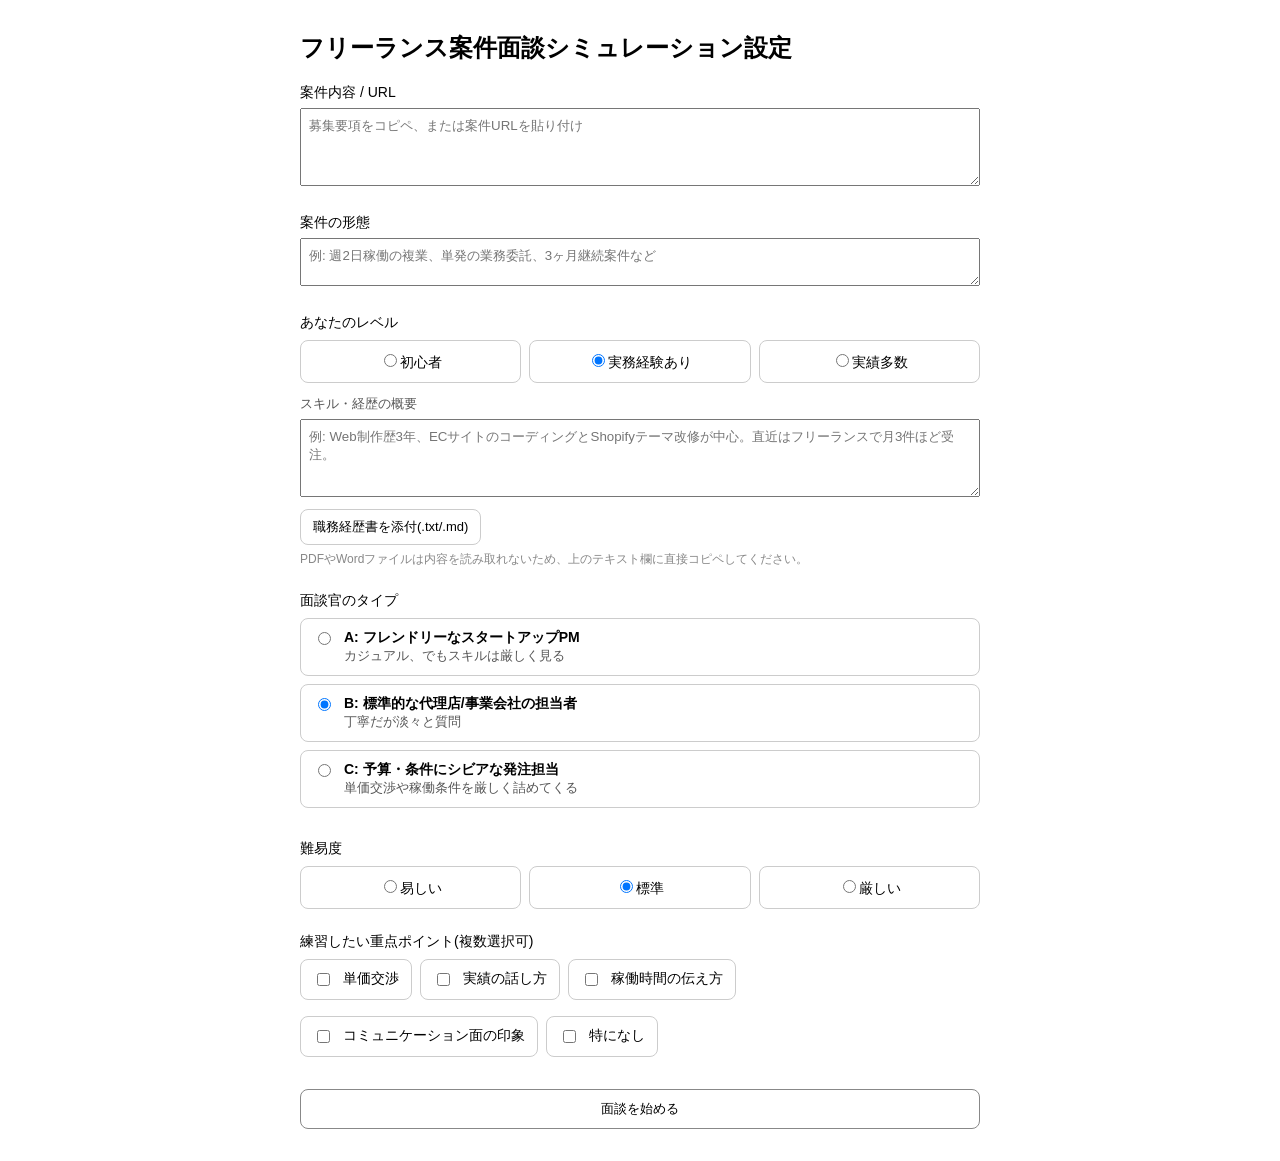
==== interview_setup_form.html @ b52813fb "Add freelance interview roleplay prompt and setup form Co-Authored-By: Claude Sonnet 5 <noreply@anth" ====
<!doctype html>
<html lang="ja">
<head>
<meta charset="utf-8" />
<title>面談シミュレーション設定フォーム</title>
<style>
  body { font-family: sans-serif; max-width: 680px; margin: 2rem auto; padding: 0 1rem; }
  textarea, input[type="text"] { width: 100%; box-sizing: border-box; font-family: inherit; padding: 8px; }
  label { font-size: 14px; }
  .option { display: flex; gap: 10px; align-items: flex-start; padding: 10px 12px; border: 1px solid #ccc; border-radius: 8px; cursor: pointer; margin-bottom: 8px; }
  .row { display: flex; gap: 8px; }
  .row > label { flex: 1; text-align: center; padding: 10px 6px; border: 1px solid #ccc; border-radius: 8px; cursor: pointer; }
  button { font-weight: 500; padding: 10px 16px; border-radius: 8px; border: 1px solid #888; background: white; cursor: pointer; }
  .error { font-size: 13px; color: #c0392b; display: none; }
</style>
</head>
<body>
<h2>フリーランス案件面談シミュレーション設定</h2>
<div style="display:flex;flex-direction:column;gap:1.5rem;">

  <div>
    <label style="font-weight:500;display:block;margin-bottom:6px;">案件内容 / URL</label>
    <textarea id="job-content" rows="4" placeholder="募集要項をコピペ、または案件URLを貼り付け"></textarea>
  </div>

  <div>
    <label style="font-weight:500;display:block;margin-bottom:6px;">案件の形態</label>
    <textarea id="job-format" rows="2" placeholder="例: 週2日稼働の複業、単発の業務委託、3ヶ月継続案件など"></textarea>
  </div>

  <div>
    <label style="font-weight:500;display:block;margin-bottom:8px;">あなたのレベル</label>
    <div class="row" id="level-group" style="margin-bottom:12px;">
      <label><input type="radio" name="level" value="初心者" />初心者</label>
      <label><input type="radio" name="level" value="実務経験あり" checked />実務経験あり</label>
      <label><input type="radio" name="level" value="実績多数" />実績多数</label>
    </div>

    <label style="font-size:13px;color:#555;display:block;margin-bottom:6px;">スキル・経歴の概要</label>
    <textarea id="skill-summary" rows="4" placeholder="例: Web制作歴3年、ECサイトのコーディングとShopifyテーマ改修が中心。直近はフリーランスで月3件ほど受注。" style="margin-bottom:8px;"></textarea>

    <label style="display:inline-flex;align-items:center;gap:8px;padding:8px 12px;border:1px solid #ccc;border-radius:8px;cursor:pointer;font-size:13px;">
      職務経歴書を添付(.txt/.md)
      <input type="file" id="resume-file" accept=".txt,.md,text/plain" style="display:none;" />
    </label>
    <span id="file-name" style="font-size:13px;color:#555;margin-left:8px;"></span>
    <div style="font-size:12px;color:#888;margin-top:6px;">PDFやWordファイルは内容を読み取れないため、上のテキスト欄に直接コピペしてください。</div>
  </div>

  <div>
    <label style="font-weight:500;display:block;margin-bottom:8px;">面談官のタイプ</label>
    <div id="interviewer-group">
      <label class="option">
        <input type="radio" name="interviewer" value="A" style="margin-top:3px;" />
        <span><strong>A: フレンドリーなスタートアップPM</strong><br/><span style="font-size:13px;color:#555;">カジュアル、でもスキルは厳しく見る</span></span>
      </label>
      <label class="option">
        <input type="radio" name="interviewer" value="B" checked style="margin-top:3px;" />
        <span><strong>B: 標準的な代理店/事業会社の担当者</strong><br/><span style="font-size:13px;color:#555;">丁寧だが淡々と質問</span></span>
      </label>
      <label class="option">
        <input type="radio" name="interviewer" value="C" style="margin-top:3px;" />
        <span><strong>C: 予算・条件にシビアな発注担当</strong><br/><span style="font-size:13px;color:#555;">単価交渉や稼働条件を厳しく詰めてくる</span></span>
      </label>
    </div>
  </div>

  <div>
    <label style="font-weight:500;display:block;margin-bottom:8px;">難易度</label>
    <div class="row" id="difficulty-group">
      <label><input type="radio" name="difficulty" value="易しい" />易しい</label>
      <label><input type="radio" name="difficulty" value="標準" checked />標準</label>
      <label><input type="radio" name="difficulty" value="厳しい" />厳しい</label>
    </div>
  </div>

  <div>
    <label style="font-weight:500;display:block;margin-bottom:8px;">練習したい重点ポイント(複数選択可)</label>
    <div style="display:flex;flex-wrap:wrap;gap:8px;" id="focus-group">
      <label class="option" style="display:inline-flex;"><input type="checkbox" value="単価交渉" />単価交渉</label>
      <label class="option" style="display:inline-flex;"><input type="checkbox" value="実績の話し方" />実績の話し方</label>
      <label class="option" style="display:inline-flex;"><input type="checkbox" value="稼働時間の伝え方" />稼働時間の伝え方</label>
      <label class="option" style="display:inline-flex;"><input type="checkbox" value="コミュニケーション面の印象" />コミュニケーション面の印象</label>
      <label class="option" style="display:inline-flex;"><input type="checkbox" value="特になし" />特になし</label>
    </div>
  </div>

  <div id="form-error" class="error"></div>

  <button id="submit-btn">面談を始める</button>
  <pre id="output" style="white-space:pre-wrap;background:#f5f5f5;padding:1rem;border-radius:8px;display:none;"></pre>
</div>

<script>
document.getElementById('resume-file').addEventListener('change', function(e) {
  var file = e.target.files[0];
  var nameEl = document.getElementById('file-name');
  if (!file) { nameEl.textContent = ''; return; }
  nameEl.textContent = file.name;
  var reader = new FileReader();
  reader.onload = function(evt) {
    var textarea = document.getElementById('skill-summary');
    var existing = textarea.value.trim();
    textarea.value = existing ? existing + '\n\n' + evt.target.result : evt.target.result;
  };
  reader.readAsText(file);
});

document.getElementById('submit-btn').addEventListener('click', function() {
  var jobContent = document.getElementById('job-content').value.trim();
  var jobFormat = document.getElementById('job-format').value.trim();
  var skillSummary = document.getElementById('skill-summary').value.trim();
  var errorEl = document.getElementById('form-error');

  if (!jobContent) {
    errorEl.textContent = '案件内容またはURLを入力してください';
    errorEl.style.display = 'block';
    return;
  }
  errorEl.style.display = 'none';

  var level = document.querySelector('input[name="level"]:checked').value;
  var interviewer = document.querySelector('input[name="interviewer"]:checked').value;
  var difficulty = document.querySelector('input[name="difficulty"]:checked').value;
  var focusChecks = document.querySelectorAll('#focus-group input[type="checkbox"]:checked');
  var focusList = Array.prototype.map.call(focusChecks, function(el) { return el.value; });
  var focusText = focusList.length ? focusList.join('、') : '特になし';

  var msg = '【模擬面談を開始してください】\n'
    + '■ 案件内容/URL:\n' + jobContent + '\n\n'
    + '■ 案件の形態: ' + (jobFormat || '(未指定)') + '\n'
    + '■ 私のレベル: ' + level + '\n'
    + '■ スキル・経歴の概要:\n' + (skillSummary || '(未記入)') + '\n\n'
    + '■ 面談官タイプ: ' + interviewer + '\n'
    + '■ 難易度: ' + difficulty + '\n'
    + '■ 重点ポイント: ' + focusText;

  var out = document.getElementById('output');
  out.textContent = msg;
  out.style.display = 'block';
});
</script>
</body>
</html>
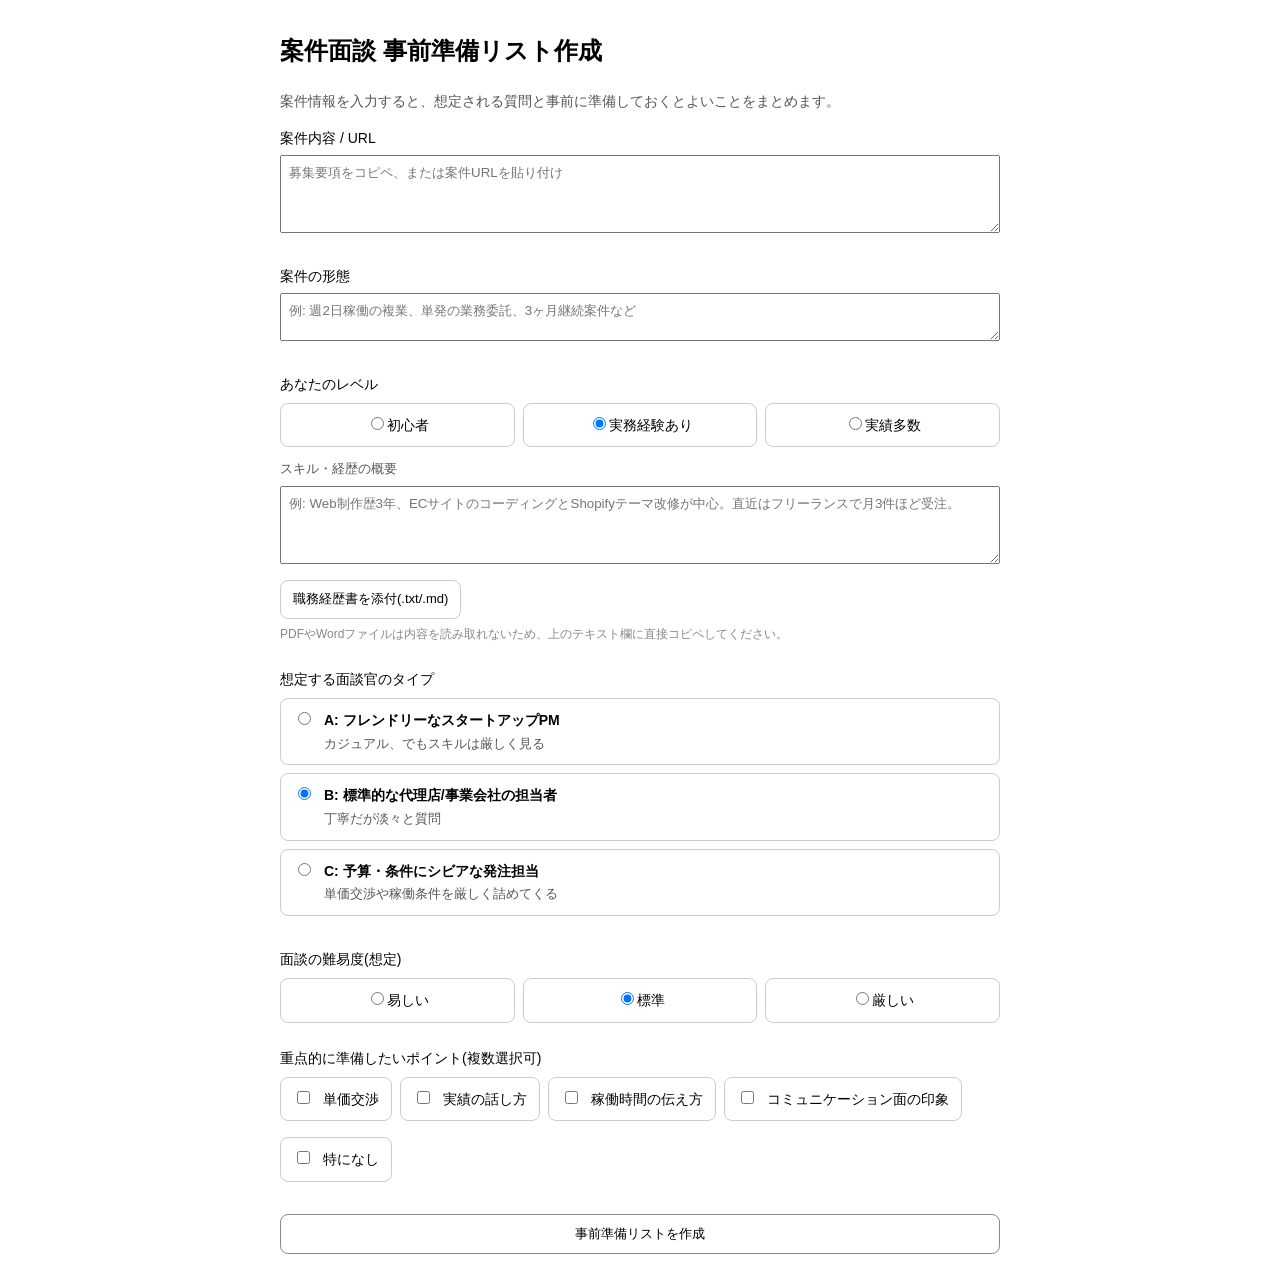
==== commit 6bbe46f7: "Replace mock-interview UI with a prep-list generator Generates expected questions and preparation ti" ====
--- a/interview_setup_form.html
+++ b/interview_setup_form.html
@@ -2,143 +2,10 @@
 <html lang="ja">
 <head>
 <meta charset="utf-8" />
-<title>面談シミュレーション設定フォーム</title>
-<style>
-  body { font-family: sans-serif; max-width: 680px; margin: 2rem auto; padding: 0 1rem; }
-  textarea, input[type="text"] { width: 100%; box-sizing: border-box; font-family: inherit; padding: 8px; }
-  label { font-size: 14px; }
-  .option { display: flex; gap: 10px; align-items: flex-start; padding: 10px 12px; border: 1px solid #ccc; border-radius: 8px; cursor: pointer; margin-bottom: 8px; }
-  .row { display: flex; gap: 8px; }
-  .row > label { flex: 1; text-align: center; padding: 10px 6px; border: 1px solid #ccc; border-radius: 8px; cursor: pointer; }
-  button { font-weight: 500; padding: 10px 16px; border-radius: 8px; border: 1px solid #888; background: white; cursor: pointer; }
-  .error { font-size: 13px; color: #c0392b; display: none; }
-</style>
+<meta http-equiv="refresh" content="0; url=index.html" />
+<title>リダイレクト</title>
 </head>
 <body>
-<h2>フリーランス案件面談シミュレーション設定</h2>
-<div style="display:flex;flex-direction:column;gap:1.5rem;">
-
-  <div>
-    <label style="font-weight:500;display:block;margin-bottom:6px;">案件内容 / URL</label>
-    <textarea id="job-content" rows="4" placeholder="募集要項をコピペ、または案件URLを貼り付け"></textarea>
-  </div>
-
-  <div>
-    <label style="font-weight:500;display:block;margin-bottom:6px;">案件の形態</label>
-    <textarea id="job-format" rows="2" placeholder="例: 週2日稼働の複業、単発の業務委託、3ヶ月継続案件など"></textarea>
-  </div>
-
-  <div>
-    <label style="font-weight:500;display:block;margin-bottom:8px;">あなたのレベル</label>
-    <div class="row" id="level-group" style="margin-bottom:12px;">
-      <label><input type="radio" name="level" value="初心者" />初心者</label>
-      <label><input type="radio" name="level" value="実務経験あり" checked />実務経験あり</label>
-      <label><input type="radio" name="level" value="実績多数" />実績多数</label>
-    </div>
-
-    <label style="font-size:13px;color:#555;display:block;margin-bottom:6px;">スキル・経歴の概要</label>
-    <textarea id="skill-summary" rows="4" placeholder="例: Web制作歴3年、ECサイトのコーディングとShopifyテーマ改修が中心。直近はフリーランスで月3件ほど受注。" style="margin-bottom:8px;"></textarea>
-
-    <label style="display:inline-flex;align-items:center;gap:8px;padding:8px 12px;border:1px solid #ccc;border-radius:8px;cursor:pointer;font-size:13px;">
-      職務経歴書を添付(.txt/.md)
-      <input type="file" id="resume-file" accept=".txt,.md,text/plain" style="display:none;" />
-    </label>
-    <span id="file-name" style="font-size:13px;color:#555;margin-left:8px;"></span>
-    <div style="font-size:12px;color:#888;margin-top:6px;">PDFやWordファイルは内容を読み取れないため、上のテキスト欄に直接コピペしてください。</div>
-  </div>
-
-  <div>
-    <label style="font-weight:500;display:block;margin-bottom:8px;">面談官のタイプ</label>
-    <div id="interviewer-group">
-      <label class="option">
-        <input type="radio" name="interviewer" value="A" style="margin-top:3px;" />
-        <span><strong>A: フレンドリーなスタートアップPM</strong><br/><span style="font-size:13px;color:#555;">カジュアル、でもスキルは厳しく見る</span></span>
-      </label>
-      <label class="option">
-        <input type="radio" name="interviewer" value="B" checked style="margin-top:3px;" />
-        <span><strong>B: 標準的な代理店/事業会社の担当者</strong><br/><span style="font-size:13px;color:#555;">丁寧だが淡々と質問</span></span>
-      </label>
-      <label class="option">
-        <input type="radio" name="interviewer" value="C" style="margin-top:3px;" />
-        <span><strong>C: 予算・条件にシビアな発注担当</strong><br/><span style="font-size:13px;color:#555;">単価交渉や稼働条件を厳しく詰めてくる</span></span>
-      </label>
-    </div>
-  </div>
-
-  <div>
-    <label style="font-weight:500;display:block;margin-bottom:8px;">難易度</label>
-    <div class="row" id="difficulty-group">
-      <label><input type="radio" name="difficulty" value="易しい" />易しい</label>
-      <label><input type="radio" name="difficulty" value="標準" checked />標準</label>
-      <label><input type="radio" name="difficulty" value="厳しい" />厳しい</label>
-    </div>
-  </div>
-
-  <div>
-    <label style="font-weight:500;display:block;margin-bottom:8px;">練習したい重点ポイント(複数選択可)</label>
-    <div style="display:flex;flex-wrap:wrap;gap:8px;" id="focus-group">
-      <label class="option" style="display:inline-flex;"><input type="checkbox" value="単価交渉" />単価交渉</label>
-      <label class="option" style="display:inline-flex;"><input type="checkbox" value="実績の話し方" />実績の話し方</label>
-      <label class="option" style="display:inline-flex;"><input type="checkbox" value="稼働時間の伝え方" />稼働時間の伝え方</label>
-      <label class="option" style="display:inline-flex;"><input type="checkbox" value="コミュニケーション面の印象" />コミュニケーション面の印象</label>
-      <label class="option" style="display:inline-flex;"><input type="checkbox" value="特になし" />特になし</label>
-    </div>
-  </div>
-
-  <div id="form-error" class="error"></div>
-
-  <button id="submit-btn">面談を始める</button>
-  <pre id="output" style="white-space:pre-wrap;background:#f5f5f5;padding:1rem;border-radius:8px;display:none;"></pre>
-</div>
-
-<script>
-document.getElementById('resume-file').addEventListener('change', function(e) {
-  var file = e.target.files[0];
-  var nameEl = document.getElementById('file-name');
-  if (!file) { nameEl.textContent = ''; return; }
-  nameEl.textContent = file.name;
-  var reader = new FileReader();
-  reader.onload = function(evt) {
-    var textarea = document.getElementById('skill-summary');
-    var existing = textarea.value.trim();
-    textarea.value = existing ? existing + '\n\n' + evt.target.result : evt.target.result;
-  };
-  reader.readAsText(file);
-});
-
-document.getElementById('submit-btn').addEventListener('click', function() {
-  var jobContent = document.getElementById('job-content').value.trim();
-  var jobFormat = document.getElementById('job-format').value.trim();
-  var skillSummary = document.getElementById('skill-summary').value.trim();
-  var errorEl = document.getElementById('form-error');
-
-  if (!jobContent) {
-    errorEl.textContent = '案件内容またはURLを入力してください';
-    errorEl.style.display = 'block';
-    return;
-  }
-  errorEl.style.display = 'none';
-
-  var level = document.querySelector('input[name="level"]:checked').value;
-  var interviewer = document.querySelector('input[name="interviewer"]:checked').value;
-  var difficulty = document.querySelector('input[name="difficulty"]:checked').value;
-  var focusChecks = document.querySelectorAll('#focus-group input[type="checkbox"]:checked');
-  var focusList = Array.prototype.map.call(focusChecks, function(el) { return el.value; });
-  var focusText = focusList.length ? focusList.join('、') : '特になし';
-
-  var msg = '【模擬面談を開始してください】\n'
-    + '■ 案件内容/URL:\n' + jobContent + '\n\n'
-    + '■ 案件の形態: ' + (jobFormat || '(未指定)') + '\n'
-    + '■ 私のレベル: ' + level + '\n'
-    + '■ スキル・経歴の概要:\n' + (skillSummary || '(未記入)') + '\n\n'
-    + '■ 面談官タイプ: ' + interviewer + '\n'
-    + '■ 難易度: ' + difficulty + '\n'
-    + '■ 重点ポイント: ' + focusText;
-
-  var out = document.getElementById('output');
-  out.textContent = msg;
-  out.style.display = 'block';
-});
-</script>
+<p><a href="index.html">index.html</a> に移動しました。自動で切り替わらない場合はこちらをクリックしてください。</p>
 </body>
 </html>
